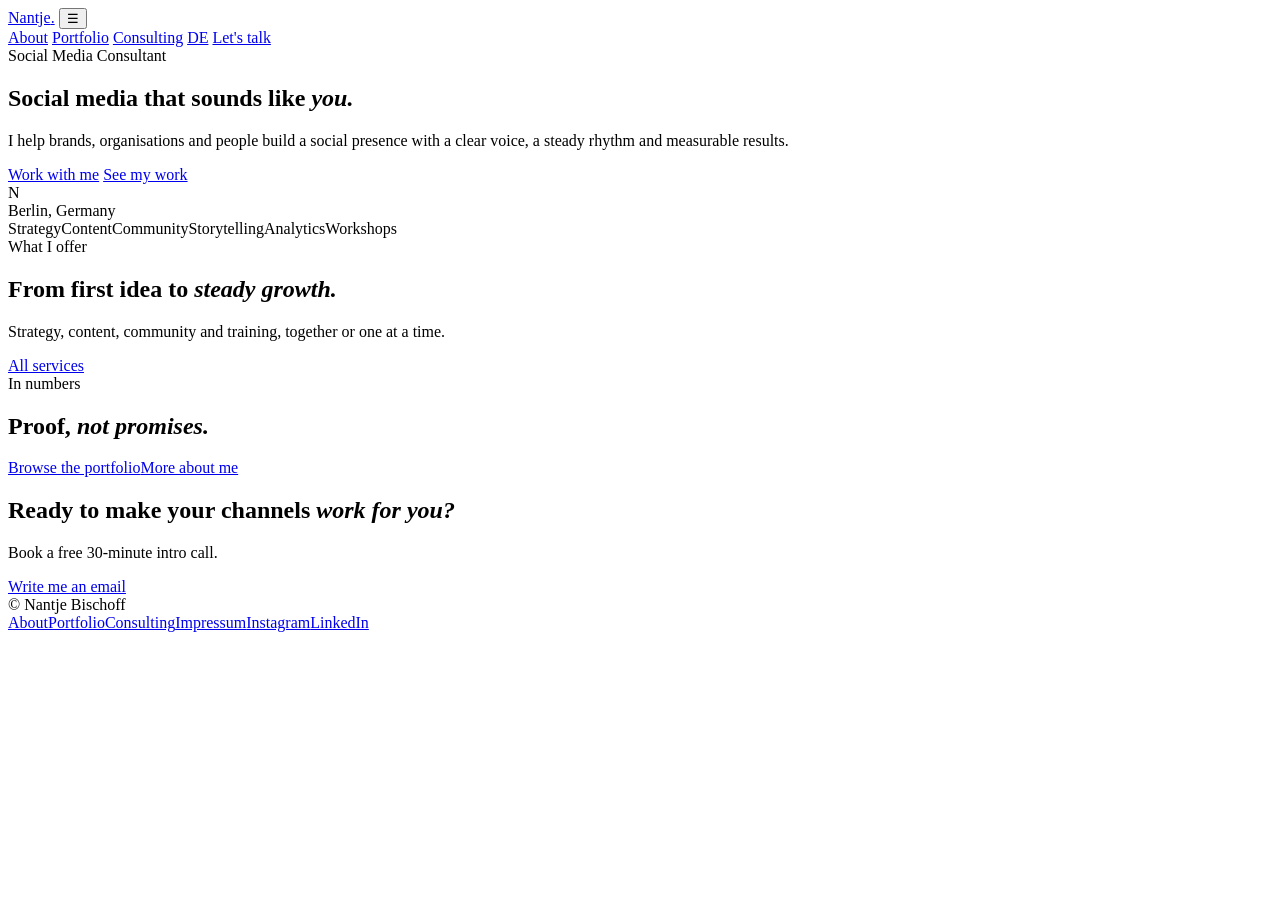
==== index.html @ 79744b95 "Add files via upload" ====
<!doctype html>
<html lang="en">
<head>
<meta charset="utf-8">
<meta name="viewport" content="width=device-width,initial-scale=1">
<title>Nantje Bischoff · Social Media Consultant</title>
<meta name="description" content="Nantje Bischoff helps brands and organisations build a social media presence with a clear voice and measurable results.">
<link rel="alternate" hreflang="en" href="/">
<link rel="alternate" hreflang="de" href="/de/">
<link rel="preconnect" href="https://fonts.googleapis.com">
<link rel="preconnect" href="https://fonts.gstatic.com" crossorigin>
<link href="https://fonts.googleapis.com/css2?family=DM+Sans:wght@400;500;700&family=Fraunces:ital,opsz,wght@0,9..144,400;0,9..144,500;0,9..144,600;1,9..144,400&display=swap" rel="stylesheet">
<link rel="stylesheet" href="/assets/style.css">
</head>
<body>
<header class="site"><div class="wrap">
  <a class="brand" href="/">Nantje<span>.</span></a>
  <button class="burger" aria-label="Menu">☰</button>
  <nav class="main">
    <a href="/about">About</a>
    <a href="/portfolio">Portfolio</a>
    <a href="/social-media-consulting">Consulting</a>
    <a class="lang" href="/de/" hreflang="de" lang="de" title="Deutsch">DE</a>
    <a class="cta" href="mailto:hello@example.com" data-site="email" data-attr="href" data-prefix="mailto:">Let's talk</a>
  </nav>
</div></header>

<main>
<section class="hero"><div class="wrap grid">
  <div>
    <span class="eyebrow" data-site="role">Social Media Consultant</span>
    <h1>Social media that sounds like <em>you.</em></h1>
    <p class="lead" data-site="intro">I help brands, organisations and people build a social presence with a clear voice, a steady rhythm and measurable results.</p>
    <div class="row">
      <a class="btn" href="/social-media-consulting">Work with me</a>
      <a class="btn ghost" href="/portfolio">See my work</a>
    </div>
  </div>
  <div class="portrait-wrap">
    <div class="portrait" data-portrait><div class="ph">N</div></div>
    <div class="sticker" data-site="location">Berlin, Germany</div>
  </div>
</div></section>

<div class="marquee" aria-hidden="true"><div data-marquee><span>Strategy</span><span>Content</span><span>Community</span><span>Storytelling</span><span>Analytics</span><span>Workshops</span></div></div>

<section><div class="wrap">
  <span class="eyebrow">What I offer</span>
  <h2>From first idea to <em>steady growth.</em></h2>
  <p class="lead">Strategy, content, community and training, together or one at a time.</p>
  <div class="cards" data-services></div>
  <div class="row"><a class="btn ghost" href="/social-media-consulting">All services</a></div>
</div></section>

<section class="alt"><div class="wrap">
  <span class="eyebrow">In numbers</span>
  <h2>Proof, <em>not promises.</em></h2>
  <div class="stats" data-stats></div>
  <div class="row"><a class="btn" href="/portfolio">Browse the portfolio</a><a class="btn ghost" href="/about">More about me</a></div>
</div></section>

<section><div class="wrap">
  <div class="cta-band">
    <h2>Ready to make your channels <em>work for you?</em></h2>
    <p>Book a free 30-minute intro call.</p>
    <a class="btn" href="mailto:hello@example.com" data-site="email" data-attr="href" data-prefix="mailto:">Write me an email</a>
  </div>
</div></section>
</main>

<footer class="site"><div class="wrap">
  <div>© <span data-year></span> <span data-site="name">Nantje Bischoff</span></div>
  <div><a href="/about">About</a><a href="/portfolio">Portfolio</a><a href="/social-media-consulting">Consulting</a><a href="/impressum">Impressum</a><a data-site="instagram" data-attr="href" href="#" target="_blank" rel="noopener">Instagram</a><a data-site="linkedin" data-attr="href" href="#" target="_blank" rel="noopener">LinkedIn</a></div>
</div></footer>
<script src="/assets/app.js"></script>
</body>
</html>
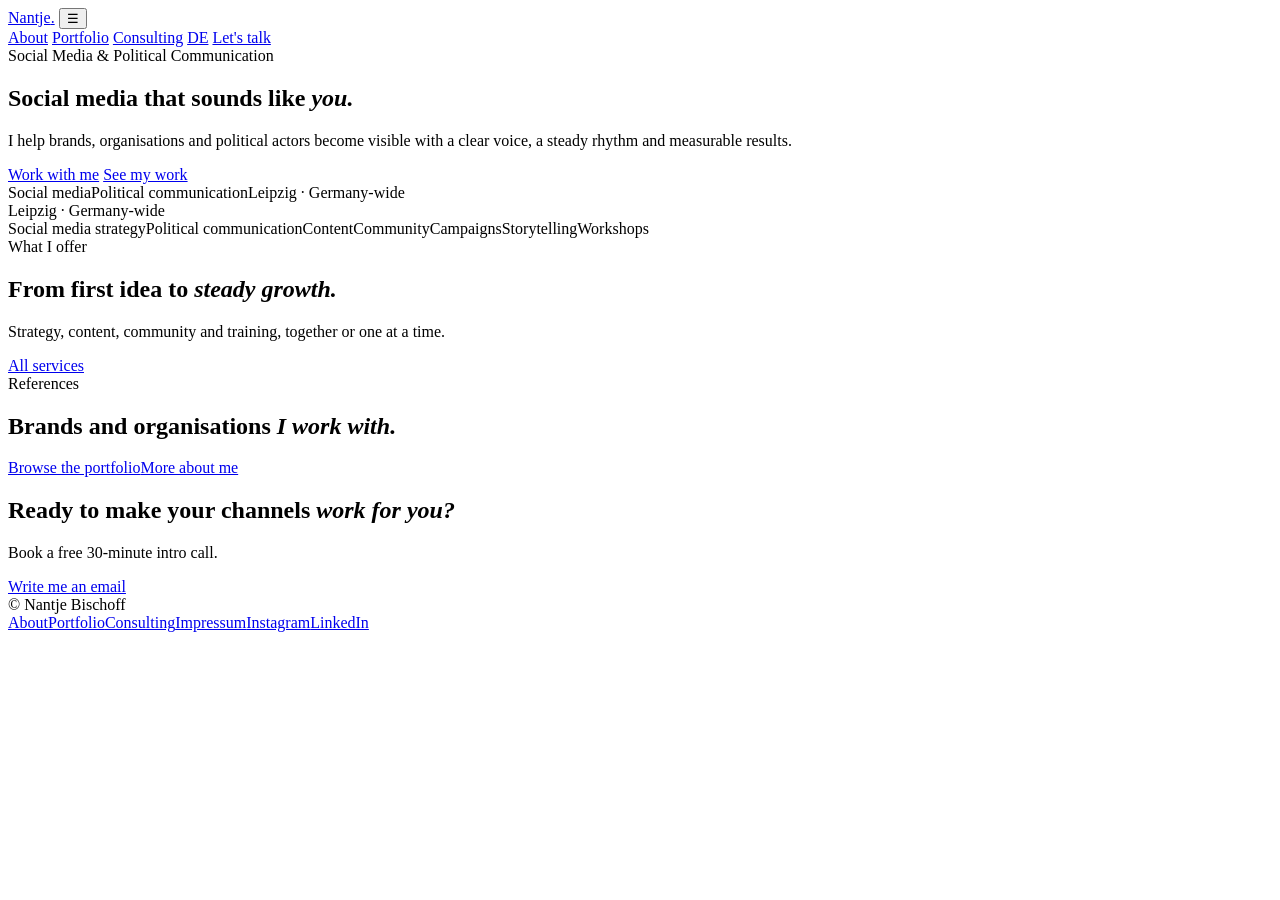
==== commit 171d823d: "final site" ====
--- a/index.html
+++ b/index.html
@@ -1,12 +1,12 @@
 <!doctype html>
-<html lang="en">
+<html lang="en" data-lang="en">
 <head>
 <meta charset="utf-8">
 <meta name="viewport" content="width=device-width,initial-scale=1">
-<title>Nantje Bischoff · Social Media Consultant</title>
-<meta name="description" content="Nantje Bischoff helps brands and organisations build a social media presence with a clear voice and measurable results.">
-<link rel="alternate" hreflang="en" href="/">
-<link rel="alternate" hreflang="de" href="/de/">
+<title>Nantje Bischoff · Social Media & Political Communication</title>
+<meta name="description" content="Nantje Bischoff advises brands, organisations and political actors on social media and political communication. Based in Leipzig, working Germany-wide.">
+<link rel="alternate" hreflang="de" href="/">
+<link rel="alternate" hreflang="en" href="/en/">
 <link rel="preconnect" href="https://fonts.googleapis.com">
 <link rel="preconnect" href="https://fonts.gstatic.com" crossorigin>
 <link href="https://fonts.googleapis.com/css2?family=DM+Sans:wght@400;500;700&family=Fraunces:ital,opsz,wght@0,9..144,400;0,9..144,500;0,9..144,600;1,9..144,400&display=swap" rel="stylesheet">
@@ -14,13 +14,13 @@
 </head>
 <body>
 <header class="site"><div class="wrap">
-  <a class="brand" href="/">Nantje<span>.</span></a>
+  <a class="brand" href="/en/">Nantje<span>.</span></a>
   <button class="burger" aria-label="Menu">☰</button>
   <nav class="main">
-    <a href="/about">About</a>
-    <a href="/portfolio">Portfolio</a>
-    <a href="/social-media-consulting">Consulting</a>
-    <a class="lang" href="/de/" hreflang="de" lang="de" title="Deutsch">DE</a>
+    <a href="/en/about">About</a>
+    <a href="/en/portfolio">Portfolio</a>
+    <a href="/en/social-media-consulting">Consulting</a>
+    <a class="lang" href="/" hreflang="de" lang="de" title="Deutsch">DE</a>
     <a class="cta" href="mailto:hello@example.com" data-site="email" data-attr="href" data-prefix="mailto:">Let's talk</a>
   </nav>
 </div></header>
@@ -28,35 +28,39 @@
 <main>
 <section class="hero"><div class="wrap grid">
   <div>
-    <span class="eyebrow" data-site="role">Social Media Consultant</span>
+    <span class="eyebrow" data-site="role">Social Media & Political Communication</span>
     <h1>Social media that sounds like <em>you.</em></h1>
-    <p class="lead" data-site="intro">I help brands, organisations and people build a social presence with a clear voice, a steady rhythm and measurable results.</p>
+    <p class="lead" data-site="intro">I help brands, organisations and political actors become visible with a clear voice, a steady rhythm and measurable results.</p>
     <div class="row">
-      <a class="btn" href="/social-media-consulting">Work with me</a>
-      <a class="btn ghost" href="/portfolio">See my work</a>
+      <a class="btn" href="/en/social-media-consulting">Work with me</a>
+      <a class="btn ghost" href="/en/portfolio">See my work</a>
     </div>
+    <div class="tags"><span>Social media</span><span>Political communication</span><span>Leipzig · Germany-wide</span></div>
   </div>
   <div class="portrait-wrap">
-    <div class="portrait" data-portrait><div class="ph">N</div></div>
-    <div class="sticker" data-site="location">Berlin, Germany</div>
+    <div class="portrait" data-portrait><div class="ph"></div></div>
+    <div class="sticker" data-site="location">Leipzig · Germany-wide</div>
   </div>
 </div></section>
 
-<div class="marquee" aria-hidden="true"><div data-marquee><span>Strategy</span><span>Content</span><span>Community</span><span>Storytelling</span><span>Analytics</span><span>Workshops</span></div></div>
+<div class="marquee" aria-hidden="true"><div data-marquee><span>Social media strategy</span><span>Political communication</span><span>Content</span><span>Community</span><span>Campaigns</span><span>Storytelling</span><span>Workshops</span></div></div>
 
 <section><div class="wrap">
   <span class="eyebrow">What I offer</span>
   <h2>From first idea to <em>steady growth.</em></h2>
   <p class="lead">Strategy, content, community and training, together or one at a time.</p>
   <div class="cards" data-services></div>
-  <div class="row"><a class="btn ghost" href="/social-media-consulting">All services</a></div>
+  <div class="row"><a class="btn ghost" href="/en/social-media-consulting">All services</a></div>
 </div></section>
 
+<section class="political"><div class="wrap" data-political data-cta="/en/social-media-consulting#politik" data-cta-label="More on political communication"></div></section>
+
 <section class="alt"><div class="wrap">
-  <span class="eyebrow">In numbers</span>
-  <h2>Proof, <em>not promises.</em></h2>
-  <div class="stats" data-stats></div>
-  <div class="row"><a class="btn" href="/portfolio">Browse the portfolio</a><a class="btn ghost" href="/about">More about me</a></div>
+  <span class="eyebrow">References</span>
+  <h2>Brands and organisations <em>I work with.</em></h2>
+  <div class="clients" data-clients></div>
+  <div class="stats after" data-stats></div>
+  <div class="row"><a class="btn" href="/en/portfolio">Browse the portfolio</a><a class="btn ghost" href="/en/about">More about me</a></div>
 </div></section>
 
 <section><div class="wrap">
@@ -70,7 +74,7 @@
 
 <footer class="site"><div class="wrap">
   <div>© <span data-year></span> <span data-site="name">Nantje Bischoff</span></div>
-  <div><a href="/about">About</a><a href="/portfolio">Portfolio</a><a href="/social-media-consulting">Consulting</a><a href="/impressum">Impressum</a><a data-site="instagram" data-attr="href" href="#" target="_blank" rel="noopener">Instagram</a><a data-site="linkedin" data-attr="href" href="#" target="_blank" rel="noopener">LinkedIn</a></div>
+  <div><a href="/en/about">About</a><a href="/en/portfolio">Portfolio</a><a href="/en/social-media-consulting">Consulting</a><a href="/en/impressum">Impressum</a><a data-site="instagram" data-attr="href" href="#" target="_blank" rel="noopener">Instagram</a><a data-site="linkedin" data-attr="href" href="#" target="_blank" rel="noopener">LinkedIn</a></div>
 </div></footer>
 <script src="/assets/app.js"></script>
 </body>
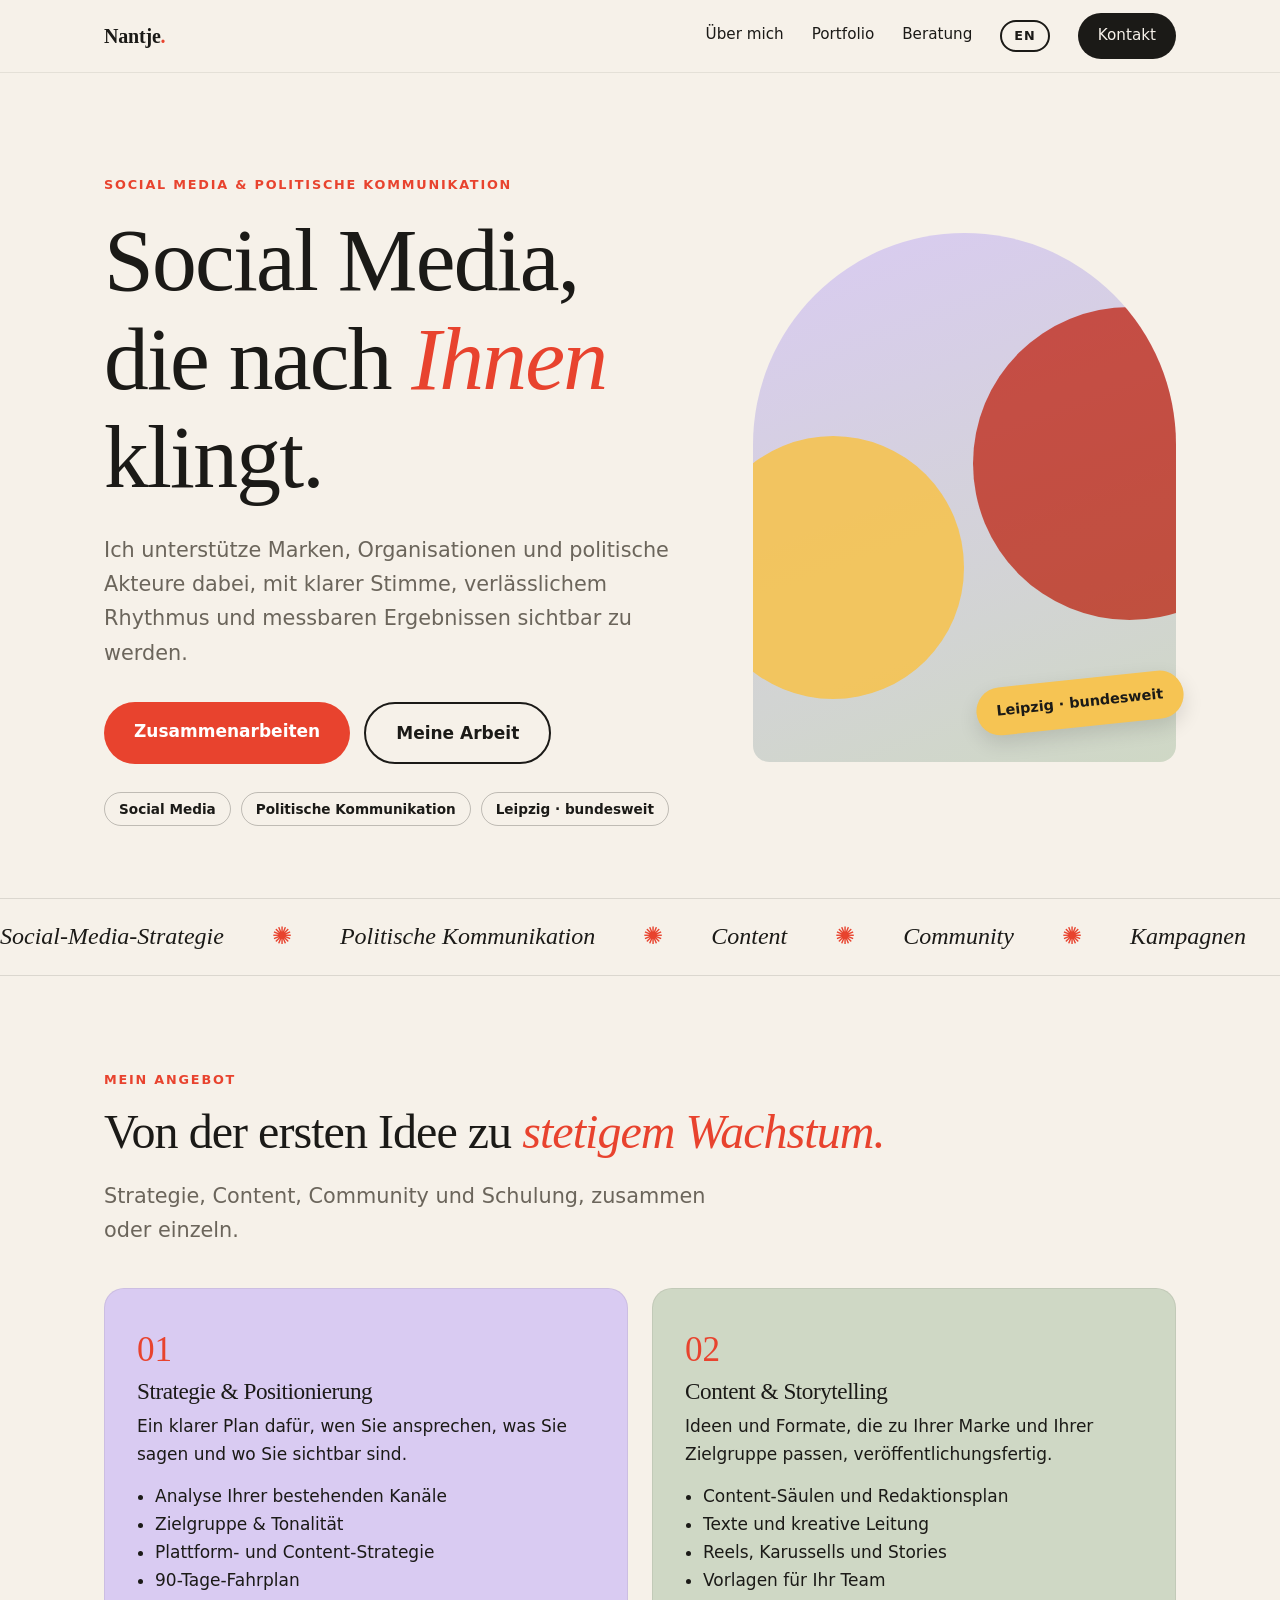
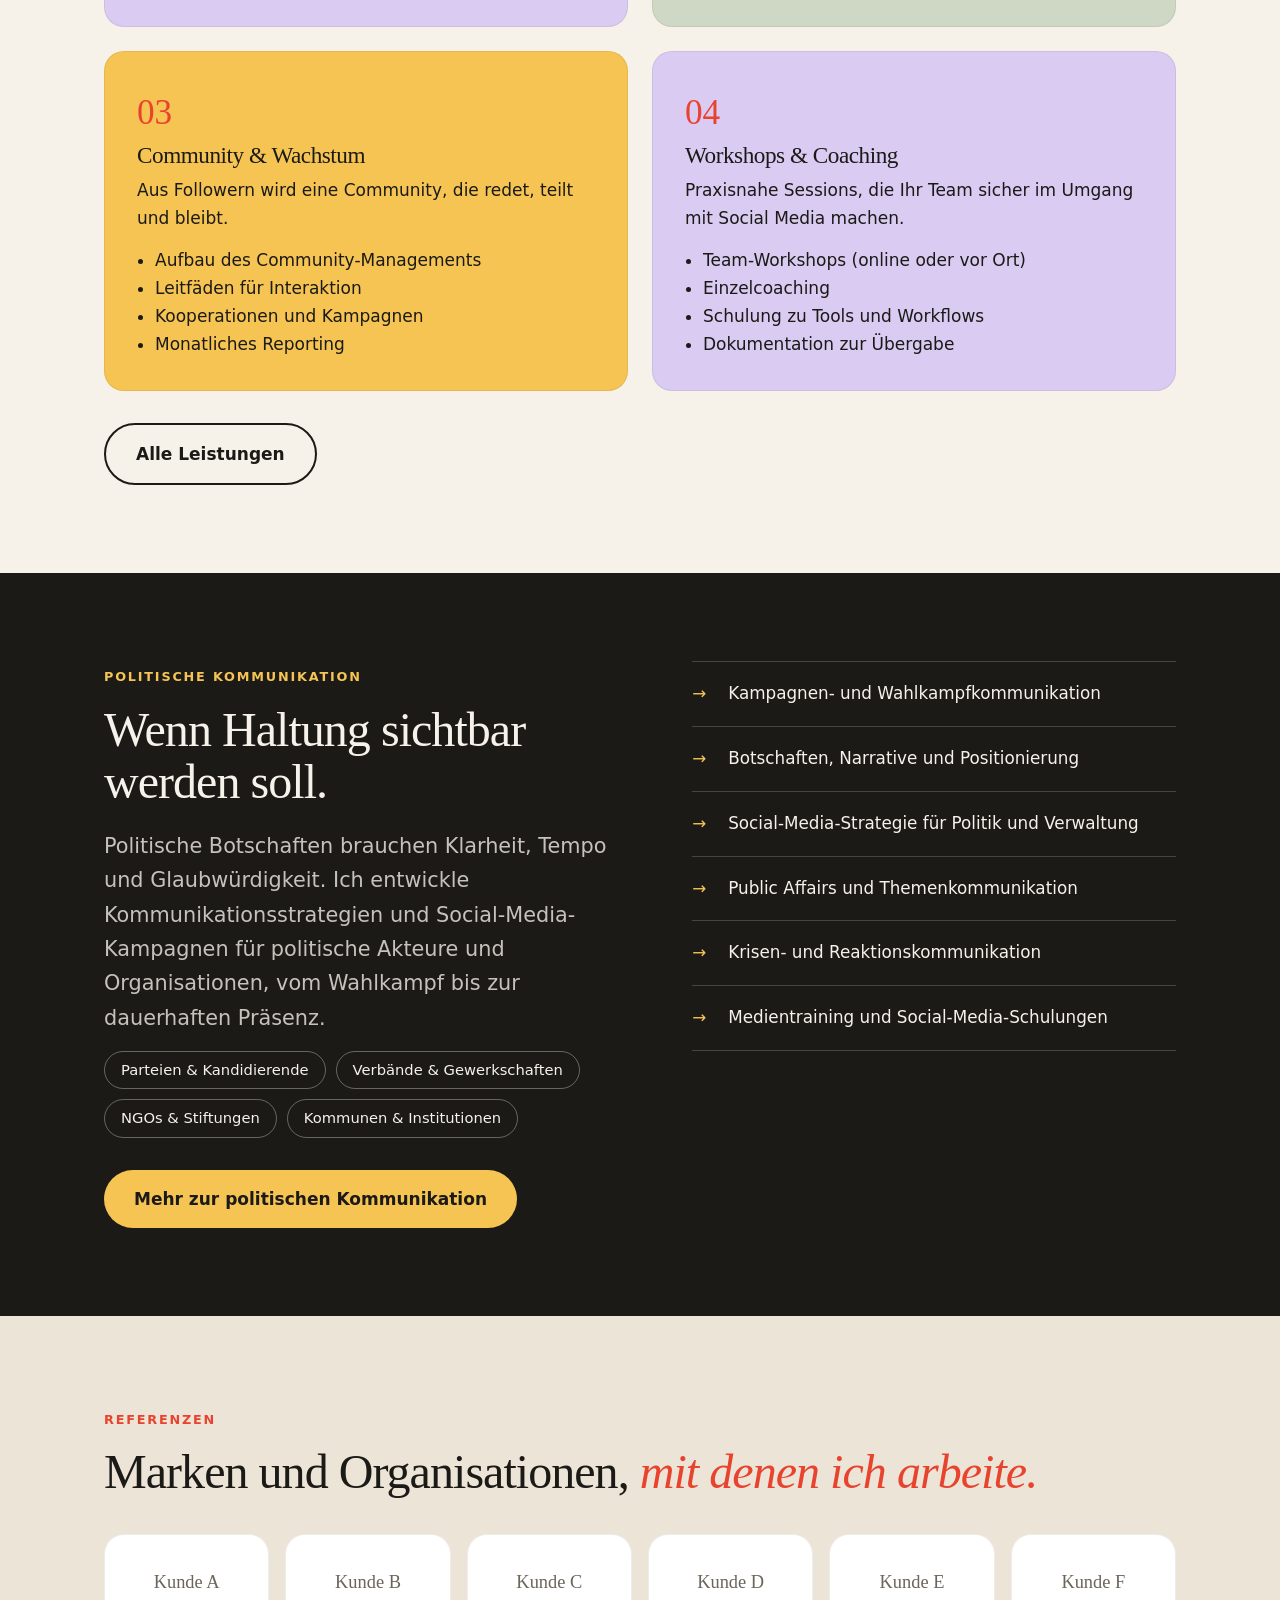
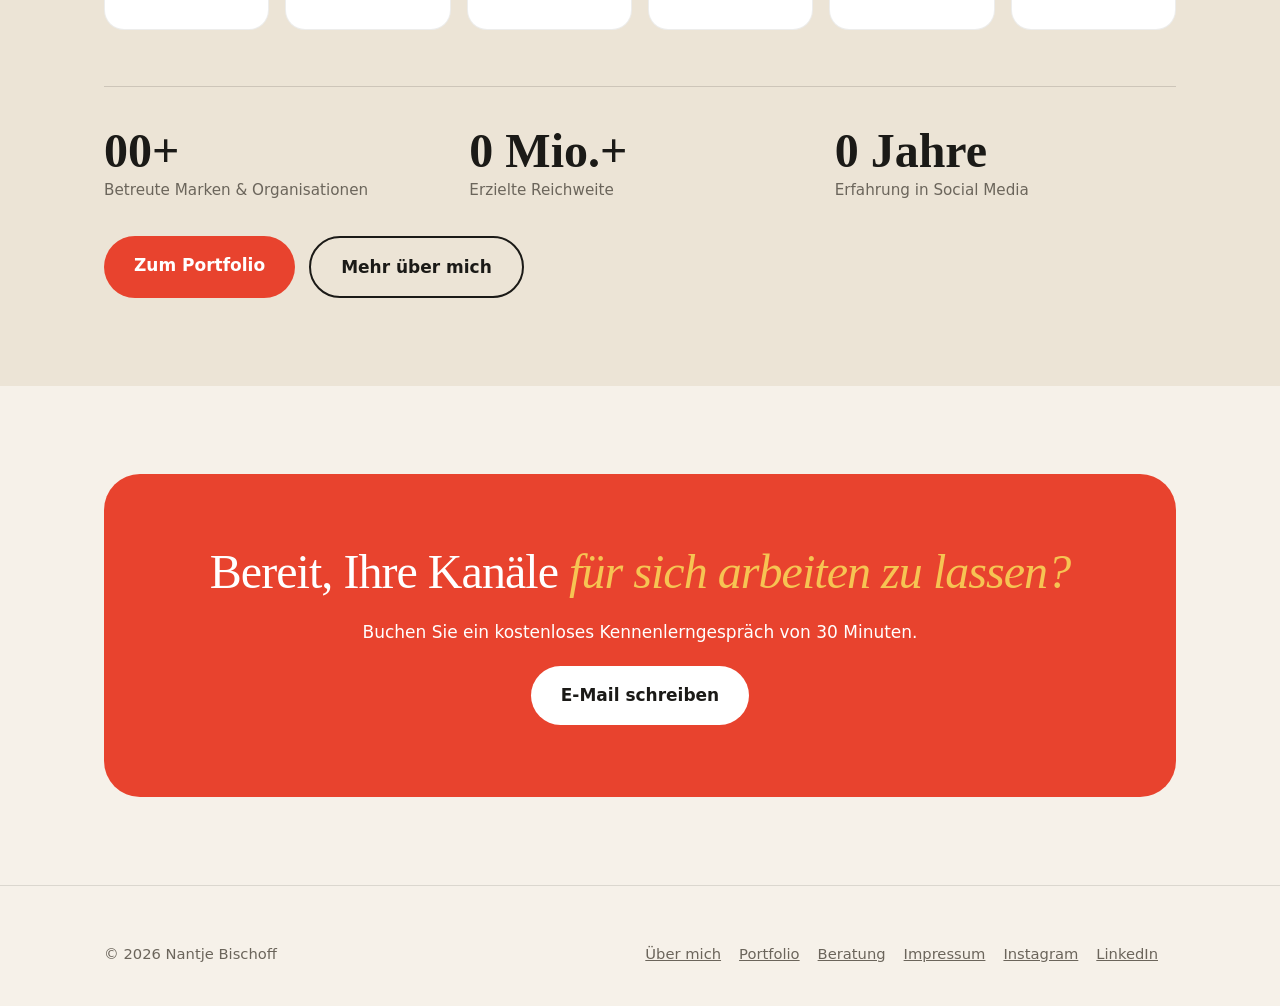
==== commit 08e2ef45: "Add files via upload" ====
--- a/index.html
+++ b/index.html
@@ -1,10 +1,10 @@
 <!doctype html>
-<html lang="en" data-lang="en">
+<html lang="de" data-lang="de">
 <head>
 <meta charset="utf-8">
 <meta name="viewport" content="width=device-width,initial-scale=1">
-<title>Nantje Bischoff · Social Media & Political Communication</title>
-<meta name="description" content="Nantje Bischoff advises brands, organisations and political actors on social media and political communication. Based in Leipzig, working Germany-wide.">
+<title>Nantje Bischoff · Social Media & Politische Kommunikation</title>
+<meta name="description" content="Nantje Bischoff berät Marken, Organisationen und politische Akteure bei Social Media und politischer Kommunikation. Leipzig, bundesweit.">
 <link rel="alternate" hreflang="de" href="/">
 <link rel="alternate" hreflang="en" href="/en/">
 <link rel="preconnect" href="https://fonts.googleapis.com">
@@ -14,67 +14,67 @@
 </head>
 <body>
 <header class="site"><div class="wrap">
-  <a class="brand" href="/en/">Nantje<span>.</span></a>
-  <button class="burger" aria-label="Menu">☰</button>
+  <a class="brand" href="/">Nantje<span>.</span></a>
+  <button class="burger" aria-label="Menü">☰</button>
   <nav class="main">
-    <a href="/en/about">About</a>
-    <a href="/en/portfolio">Portfolio</a>
-    <a href="/en/social-media-consulting">Consulting</a>
-    <a class="lang" href="/" hreflang="de" lang="de" title="Deutsch">DE</a>
-    <a class="cta" href="mailto:hello@example.com" data-site="email" data-attr="href" data-prefix="mailto:">Let's talk</a>
+    <a href="/ueber-mich">Über mich</a>
+    <a href="/portfolio">Portfolio</a>
+    <a href="/social-media-beratung">Beratung</a>
+    <a class="lang" href="/en/" hreflang="en" lang="en" title="English">EN</a>
+    <a class="cta" href="mailto:hello@example.com" data-site="email" data-attr="href" data-prefix="mailto:">Kontakt</a>
   </nav>
 </div></header>
 
 <main>
 <section class="hero"><div class="wrap grid">
   <div>
-    <span class="eyebrow" data-site="role">Social Media & Political Communication</span>
-    <h1>Social media that sounds like <em>you.</em></h1>
-    <p class="lead" data-site="intro">I help brands, organisations and political actors become visible with a clear voice, a steady rhythm and measurable results.</p>
+    <span class="eyebrow" data-site="role">Social Media & Politische Kommunikation</span>
+    <h1>Social Media, die nach <em>Ihnen</em> klingt.</h1>
+    <p class="lead" data-site="intro">Ich unterstütze Marken, Organisationen und politische Akteure dabei, mit klarer Stimme, verlässlichem Rhythmus und messbaren Ergebnissen sichtbar zu werden.</p>
     <div class="row">
-      <a class="btn" href="/en/social-media-consulting">Work with me</a>
-      <a class="btn ghost" href="/en/portfolio">See my work</a>
+      <a class="btn" href="/social-media-beratung">Zusammenarbeiten</a>
+      <a class="btn ghost" href="/portfolio">Meine Arbeit</a>
     </div>
-    <div class="tags"><span>Social media</span><span>Political communication</span><span>Leipzig · Germany-wide</span></div>
+    <div class="tags"><span>Social Media</span><span>Politische Kommunikation</span><span>Leipzig · bundesweit</span></div>
   </div>
   <div class="portrait-wrap">
     <div class="portrait" data-portrait><div class="ph"></div></div>
-    <div class="sticker" data-site="location">Leipzig · Germany-wide</div>
+    <div class="sticker" data-site="location">Leipzig · bundesweit</div>
   </div>
 </div></section>
 
-<div class="marquee" aria-hidden="true"><div data-marquee><span>Social media strategy</span><span>Political communication</span><span>Content</span><span>Community</span><span>Campaigns</span><span>Storytelling</span><span>Workshops</span></div></div>
+<div class="marquee" aria-hidden="true"><div data-marquee><span>Social-Media-Strategie</span><span>Politische Kommunikation</span><span>Content</span><span>Community</span><span>Kampagnen</span><span>Storytelling</span><span>Workshops</span></div></div>
 
 <section><div class="wrap">
-  <span class="eyebrow">What I offer</span>
-  <h2>From first idea to <em>steady growth.</em></h2>
-  <p class="lead">Strategy, content, community and training, together or one at a time.</p>
+  <span class="eyebrow">Mein Angebot</span>
+  <h2>Von der ersten Idee zu <em>stetigem Wachstum.</em></h2>
+  <p class="lead">Strategie, Content, Community und Schulung, zusammen oder einzeln.</p>
   <div class="cards" data-services></div>
-  <div class="row"><a class="btn ghost" href="/en/social-media-consulting">All services</a></div>
+  <div class="row"><a class="btn ghost" href="/social-media-beratung">Alle Leistungen</a></div>
 </div></section>
 
-<section class="political"><div class="wrap" data-political data-cta="/en/social-media-consulting#politik" data-cta-label="More on political communication"></div></section>
+<section class="political"><div class="wrap" data-political data-cta="/social-media-beratung#politik" data-cta-label="Mehr zur politischen Kommunikation"></div></section>
 
 <section class="alt"><div class="wrap">
-  <span class="eyebrow">References</span>
-  <h2>Brands and organisations <em>I work with.</em></h2>
+  <span class="eyebrow">Referenzen</span>
+  <h2>Marken und Organisationen, <em>mit denen ich arbeite.</em></h2>
   <div class="clients" data-clients></div>
   <div class="stats after" data-stats></div>
-  <div class="row"><a class="btn" href="/en/portfolio">Browse the portfolio</a><a class="btn ghost" href="/en/about">More about me</a></div>
+  <div class="row"><a class="btn" href="/portfolio">Zum Portfolio</a><a class="btn ghost" href="/ueber-mich">Mehr über mich</a></div>
 </div></section>
 
 <section><div class="wrap">
   <div class="cta-band">
-    <h2>Ready to make your channels <em>work for you?</em></h2>
-    <p>Book a free 30-minute intro call.</p>
-    <a class="btn" href="mailto:hello@example.com" data-site="email" data-attr="href" data-prefix="mailto:">Write me an email</a>
+    <h2>Bereit, Ihre Kanäle <em>für sich arbeiten zu lassen?</em></h2>
+    <p>Buchen Sie ein kostenloses Kennenlerngespräch von 30 Minuten.</p>
+    <a class="btn" href="mailto:hello@example.com" data-site="email" data-attr="href" data-prefix="mailto:">E-Mail schreiben</a>
   </div>
 </div></section>
 </main>
 
 <footer class="site"><div class="wrap">
   <div>© <span data-year></span> <span data-site="name">Nantje Bischoff</span></div>
-  <div><a href="/en/about">About</a><a href="/en/portfolio">Portfolio</a><a href="/en/social-media-consulting">Consulting</a><a href="/en/impressum">Impressum</a><a data-site="instagram" data-attr="href" href="#" target="_blank" rel="noopener">Instagram</a><a data-site="linkedin" data-attr="href" href="#" target="_blank" rel="noopener">LinkedIn</a></div>
+  <div><a href="/ueber-mich">Über mich</a><a href="/portfolio">Portfolio</a><a href="/social-media-beratung">Beratung</a><a href="/impressum">Impressum</a><a data-site="instagram" data-attr="href" href="#" target="_blank" rel="noopener">Instagram</a><a data-site="linkedin" data-attr="href" href="#" target="_blank" rel="noopener">LinkedIn</a></div>
 </div></footer>
 <script src="/assets/app.js"></script>
 </body>
--- a/assets/style.css
+++ b/assets/style.css
@@ -0,0 +1,153 @@
+:root{
+  --bg:#f6f1e9; --bg-alt:#ece4d6; --ink:#1b1a17; --muted:#6b655b;
+  --accent:#e8432e; --accent-ink:#fff; --sage:#cfd8c5; --lilac:#d9cbf2; --sun:#f6c453;
+  --radius:20px; --max:1120px;
+  --serif:'Fraunces',Georgia,serif; --sans:'DM Sans',system-ui,sans-serif;
+}
+*{box-sizing:border-box;margin:0;padding:0}
+html{scroll-behavior:smooth}
+body{background:var(--bg);color:var(--ink);font-family:var(--sans);font-size:17px;line-height:1.65;-webkit-font-smoothing:antialiased}
+img{max-width:100%;display:block}
+a{color:inherit}
+.wrap{max-width:var(--max);margin:0 auto;padding:0 24px}
+
+/* header */
+header.site{position:sticky;top:0;z-index:50;background:rgba(246,241,233,.88);backdrop-filter:blur(10px);border-bottom:1px solid rgba(27,26,23,.08)}
+header.site .wrap{display:flex;align-items:center;justify-content:space-between;height:72px}
+.brand{font-family:var(--serif);font-weight:600;font-size:1.25rem;text-decoration:none;letter-spacing:-.01em}
+.brand span{color:var(--accent)}
+nav.main{display:flex;gap:28px;align-items:center}
+nav.main a{text-decoration:none;font-weight:500;font-size:.95rem;padding:4px 0;border-bottom:2px solid transparent}
+nav.main a:hover,nav.main a[aria-current="page"]{border-color:var(--accent)}
+nav.main a.cta{background:var(--ink);color:var(--bg);padding:10px 20px;border-radius:999px;border:0}
+nav.main a.cta:hover{background:var(--accent)}
+.burger{display:none;background:none;border:0;font-size:1.6rem;cursor:pointer;color:var(--ink)}
+
+/* type */
+h1,h2,h3{font-family:var(--serif);font-weight:500;line-height:1.1;letter-spacing:-.02em}
+h1{font-size:clamp(2.8rem,7vw,5.6rem)}
+h2{font-size:clamp(2rem,4vw,3rem);margin-bottom:20px}
+h3{font-size:1.45rem;margin-bottom:8px}
+h1 em,h2 em{font-style:italic;color:var(--accent)}
+.eyebrow{display:inline-block;font-size:.8rem;font-weight:700;letter-spacing:.14em;text-transform:uppercase;color:var(--accent);margin-bottom:16px}
+.lead{font-size:1.3rem;max-width:620px;color:var(--muted)}
+section{padding:88px 0}
+.alt{background:var(--bg-alt)}
+
+/* buttons */
+.btn{display:inline-block;text-decoration:none;font-weight:600;padding:15px 30px;border-radius:999px;background:var(--accent);color:var(--accent-ink);transition:transform .15s,box-shadow .15s}
+.btn:hover{transform:translateY(-2px);box-shadow:0 10px 24px rgba(232,67,46,.3)}
+.btn.ghost{background:transparent;color:var(--ink);border:2px solid var(--ink)}
+.btn.ghost:hover{background:var(--ink);color:var(--bg);box-shadow:none}
+.row{display:flex;gap:14px;flex-wrap:wrap;margin-top:32px}
+
+/* hero */
+.hero{padding:96px 0 72px}
+.hero .grid{display:grid;grid-template-columns:1.4fr 1fr;gap:56px;align-items:center}
+.hero p.lead{margin-top:26px}
+.portrait{aspect-ratio:4/5;border-radius:260px 260px var(--radius) var(--radius);background:linear-gradient(160deg,var(--lilac),var(--sage));overflow:hidden;position:relative}
+.portrait img{width:100%;height:100%;object-fit:cover}
+.portrait .ph{position:absolute;inset:0;overflow:hidden}
+.portrait .ph::before{content:"";position:absolute;width:62%;aspect-ratio:1;border-radius:50%;background:var(--sun);left:-12%;bottom:12%;opacity:.9}
+.portrait .ph::after{content:"";position:absolute;width:74%;aspect-ratio:1;border-radius:50%;background:var(--accent);right:-26%;top:14%;mix-blend-mode:multiply;opacity:.85}
+.sticker{position:absolute;right:-8px;bottom:36px;background:var(--sun);padding:12px 20px;border-radius:999px;font-weight:700;font-size:.9rem;transform:rotate(-6deg);box-shadow:0 8px 20px rgba(0,0,0,.12)}
+.portrait-wrap{position:relative}
+.marquee{border-block:1px solid rgba(27,26,23,.12);overflow:hidden;padding:18px 0;background:var(--bg)}
+.marquee div{display:flex;gap:48px;white-space:nowrap;width:max-content;animation:slide 28s linear infinite;font-family:var(--serif);font-size:1.5rem;font-style:italic}
+.marquee span::after{content:"✺";color:var(--accent);margin-left:48px;font-style:normal}
+@keyframes slide{to{transform:translateX(-50%)}}
+
+/* cards */
+.cards{display:grid;grid-template-columns:repeat(auto-fit,minmax(280px,1fr));gap:24px;margin-top:40px}
+.card{background:#fff;border-radius:var(--radius);padding:32px;border:1px solid rgba(27,26,23,.07);transition:transform .2s}
+.card:hover{transform:translateY(-4px)}
+.card .num{font-family:var(--serif);font-size:2.2rem;color:var(--accent)}
+.card p{color:var(--muted)}
+.card ul{margin:14px 0 0 18px;color:var(--muted)}
+.card.tint-1{background:var(--lilac)} .card.tint-2{background:var(--sage)} .card.tint-3{background:var(--sun)}
+.card.tint-1 p,.card.tint-2 p,.card.tint-3 p,.card.tint-1 ul,.card.tint-2 ul,.card.tint-3 ul{color:var(--ink)}
+.stats{display:grid;grid-template-columns:repeat(auto-fit,minmax(180px,1fr));gap:24px;margin-top:48px}
+.stat strong{display:block;font-family:var(--serif);font-size:3rem;line-height:1}
+.stat span{color:var(--muted);font-size:.95rem}
+
+/* portfolio */
+.filters{display:flex;gap:10px;flex-wrap:wrap;margin:28px 0 8px}
+.chip{border:2px solid var(--ink);background:none;border-radius:999px;padding:7px 18px;font:600 .9rem var(--sans);cursor:pointer}
+.chip.on,.chip:hover{background:var(--ink);color:var(--bg)}
+.work{display:grid;grid-template-columns:repeat(auto-fill,minmax(320px,1fr));gap:28px;margin-top:32px}
+.work article{background:#fff;border-radius:var(--radius);overflow:hidden;border:1px solid rgba(27,26,23,.07)}
+.work .thumb{aspect-ratio:16/10;background:var(--lilac);display:grid;place-items:center;font-family:var(--serif);font-size:2rem;color:rgba(27,26,23,.35);overflow:hidden}
+.work article:nth-child(3n+2) .thumb{background:var(--sage)}
+.work article:nth-child(3n) .thumb{background:var(--sun)}
+.work .thumb img{width:100%;height:100%;object-fit:cover}
+.work .body{padding:26px}
+.tag{font-size:.75rem;font-weight:700;letter-spacing:.1em;text-transform:uppercase;color:var(--accent)}
+.result{margin-top:12px;font-weight:600}
+.work a.more{display:inline-block;margin-top:14px;font-weight:600}
+
+/* timeline */
+.timeline{margin-top:32px;border-left:2px solid var(--ink);padding-left:28px}
+.timeline .item{position:relative;padding-bottom:34px}
+.timeline .item::before{content:"";position:absolute;left:-37px;top:8px;width:14px;height:14px;border-radius:50%;background:var(--accent);border:3px solid var(--bg)}
+.timeline .when{font-size:.85rem;font-weight:700;letter-spacing:.08em;text-transform:uppercase;color:var(--muted)}
+.timeline .org{color:var(--muted)}
+.split{display:grid;grid-template-columns:1fr 1fr;gap:56px}
+.pills{display:flex;flex-wrap:wrap;gap:10px;margin-top:16px}
+.pills span{background:#fff;border:1px solid rgba(27,26,23,.12);padding:6px 16px;border-radius:999px;font-size:.92rem}
+
+/* cta + footer */
+.cta-band{background:var(--accent);color:#fff;text-align:center;border-radius:36px;padding:72px 24px}
+.cta-band h2 em{color:var(--sun)}
+.cta-band .btn{background:#fff;color:var(--ink);margin-top:20px}
+footer.site{padding:56px 0 40px;border-top:1px solid rgba(27,26,23,.12);font-size:.92rem;color:var(--muted)}
+footer.site .wrap{display:flex;justify-content:space-between;gap:24px;flex-wrap:wrap}
+footer.site a{margin-right:18px}
+.legal h2{font-size:1.5rem;margin:36px 0 10px}
+.legal p,.legal address{margin-bottom:12px;font-style:normal}
+.legal .en{color:var(--muted);border-left:3px solid var(--sage);padding-left:16px}
+.page-head{padding:80px 0 24px}
+
+@media (max-width:820px){
+  .burger{display:block}
+  nav.main{position:absolute;top:72px;left:0;right:0;background:var(--bg);flex-direction:column;padding:24px;gap:18px;border-bottom:1px solid rgba(27,26,23,.1);display:none}
+  nav.main.open{display:flex}
+  .hero .grid,.split{grid-template-columns:1fr}
+  .portrait-wrap{max-width:380px}
+  section{padding:64px 0}
+}
+@media (prefers-reduced-motion:reduce){.marquee div{animation:none}html{scroll-behavior:auto}}
+
+/* language switch */
+nav.main a.lang{font-size:.8rem;font-weight:700;letter-spacing:.08em;border:2px solid var(--ink);border-radius:999px;padding:3px 12px}
+nav.main a.lang:hover{background:var(--ink);color:var(--bg)}
+
+/* hero tags */
+.tags{display:flex;flex-wrap:wrap;gap:10px;margin-top:28px}
+.tags span{font-size:.85rem;font-weight:600;border:1px solid rgba(27,26,23,.25);border-radius:999px;padding:5px 14px}
+
+/* political communication band */
+.political{background:var(--ink);color:var(--bg)}
+.political .lead{color:rgba(246,241,233,.78)}
+.political h2 em,.political .eyebrow{color:var(--sun)}
+.political .pills span{background:transparent;border-color:rgba(246,241,233,.35);color:var(--bg)}
+.political .btn{background:var(--sun);color:var(--ink)}
+.pol-grid{display:grid;grid-template-columns:1.1fr 1fr;gap:56px;align-items:start}
+.pol-list{list-style:none;border-top:1px solid rgba(246,241,233,.2)}
+.pol-list li{padding:18px 0 18px 36px;border-bottom:1px solid rgba(246,241,233,.2);position:relative;font-size:1.05rem}
+.pol-list li::before{content:"→";position:absolute;left:0;color:var(--sun)}
+
+/* clients */
+.clients{display:grid;grid-template-columns:repeat(auto-fit,minmax(170px,1fr));gap:16px;margin-top:36px}
+.client{display:grid;place-items:center;min-height:96px;background:#fff;border:1px solid rgba(27,26,23,.08);border-radius:var(--radius);padding:18px 22px;text-decoration:none;font-family:var(--serif);font-size:1.15rem;color:var(--muted);transition:transform .2s}
+.client:hover{transform:translateY(-3px)}
+.client img{max-height:48px;width:auto;filter:grayscale(1);opacity:.8;transition:filter .2s,opacity .2s}
+.client:hover img{filter:none;opacity:1}
+.stats.after{margin-top:56px;padding-top:40px;border-top:1px solid rgba(27,26,23,.15)}
+@media (max-width:820px){.pol-grid{grid-template-columns:1fr;gap:32px}}
+
+/* even grids */
+.cards[data-services]{grid-template-columns:repeat(2,1fr)}
+.cards[data-steps]{grid-template-columns:repeat(4,1fr)}
+.clients{grid-template-columns:repeat(6,1fr)}
+@media (max-width:1000px){.cards[data-steps]{grid-template-columns:repeat(2,1fr)}.clients{grid-template-columns:repeat(3,1fr)}}
+@media (max-width:640px){.cards[data-services],.cards[data-steps]{grid-template-columns:1fr}.clients{grid-template-columns:repeat(2,1fr)}}
